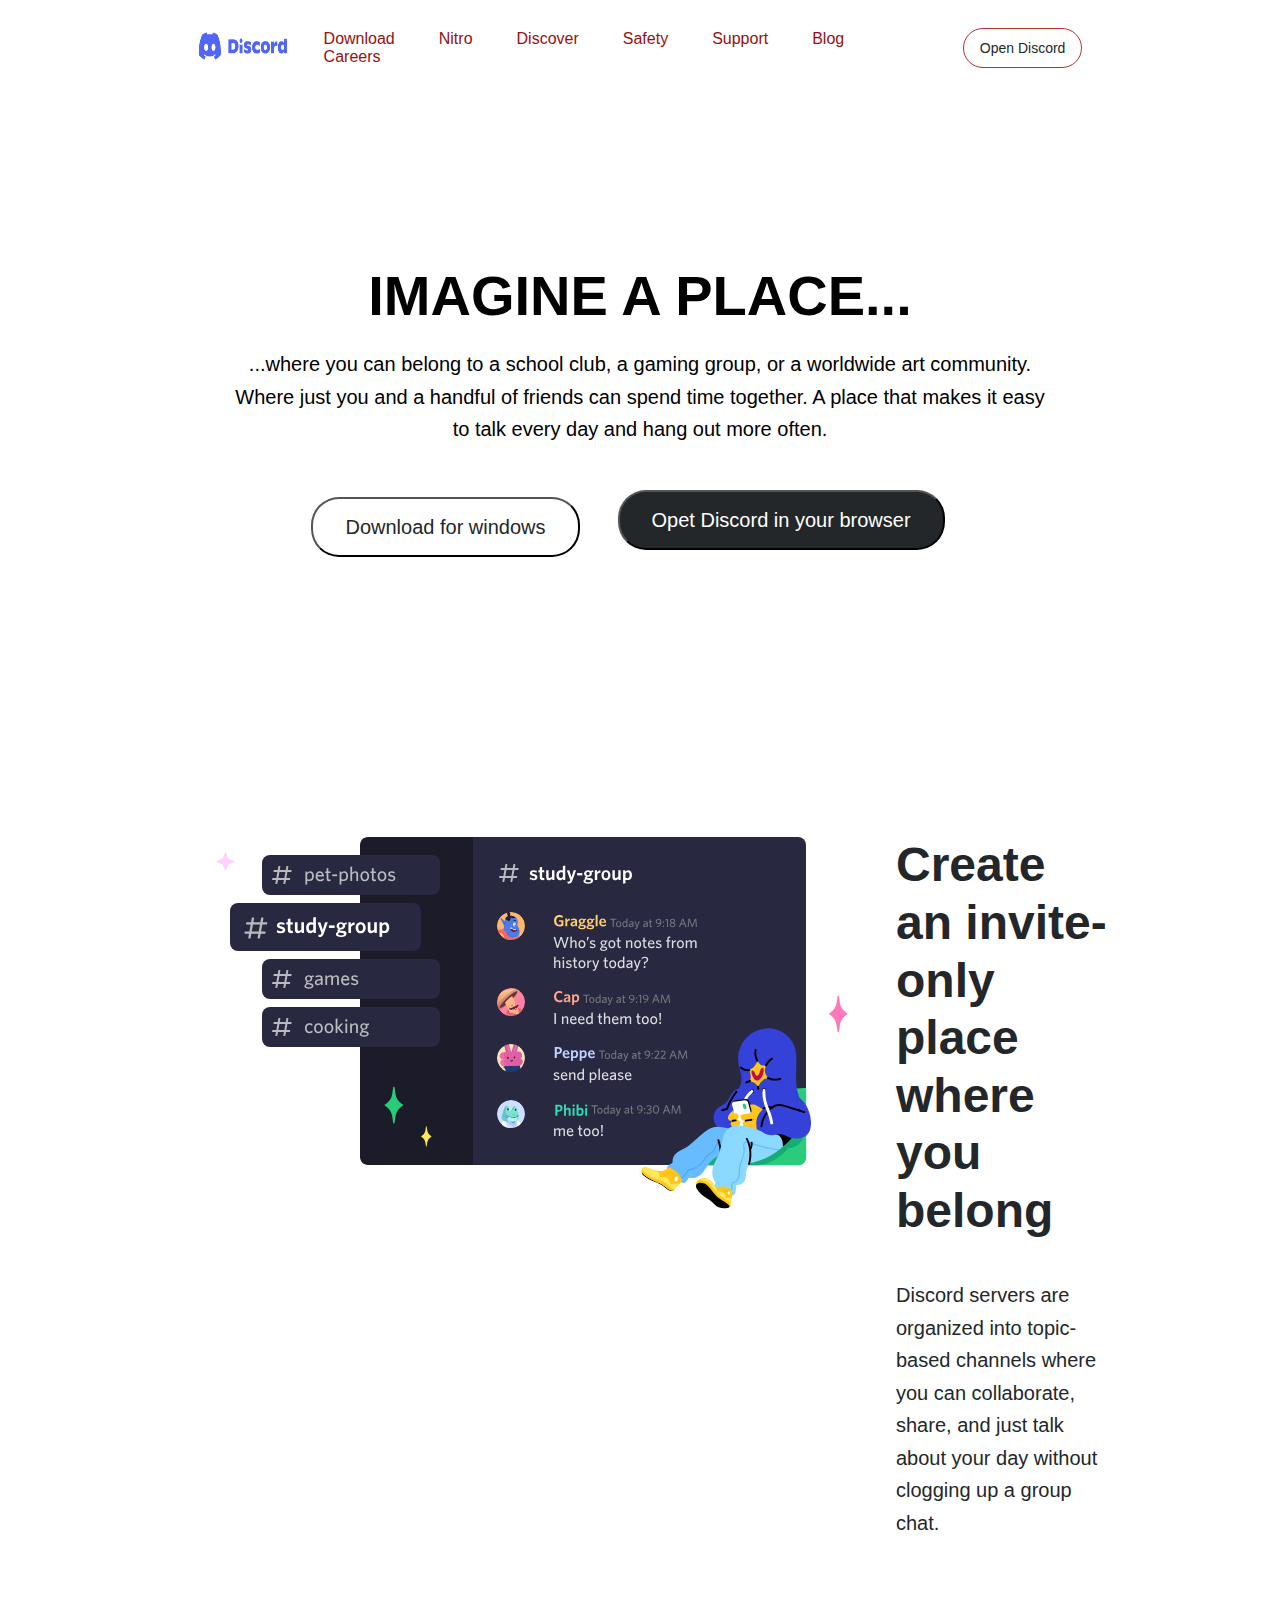
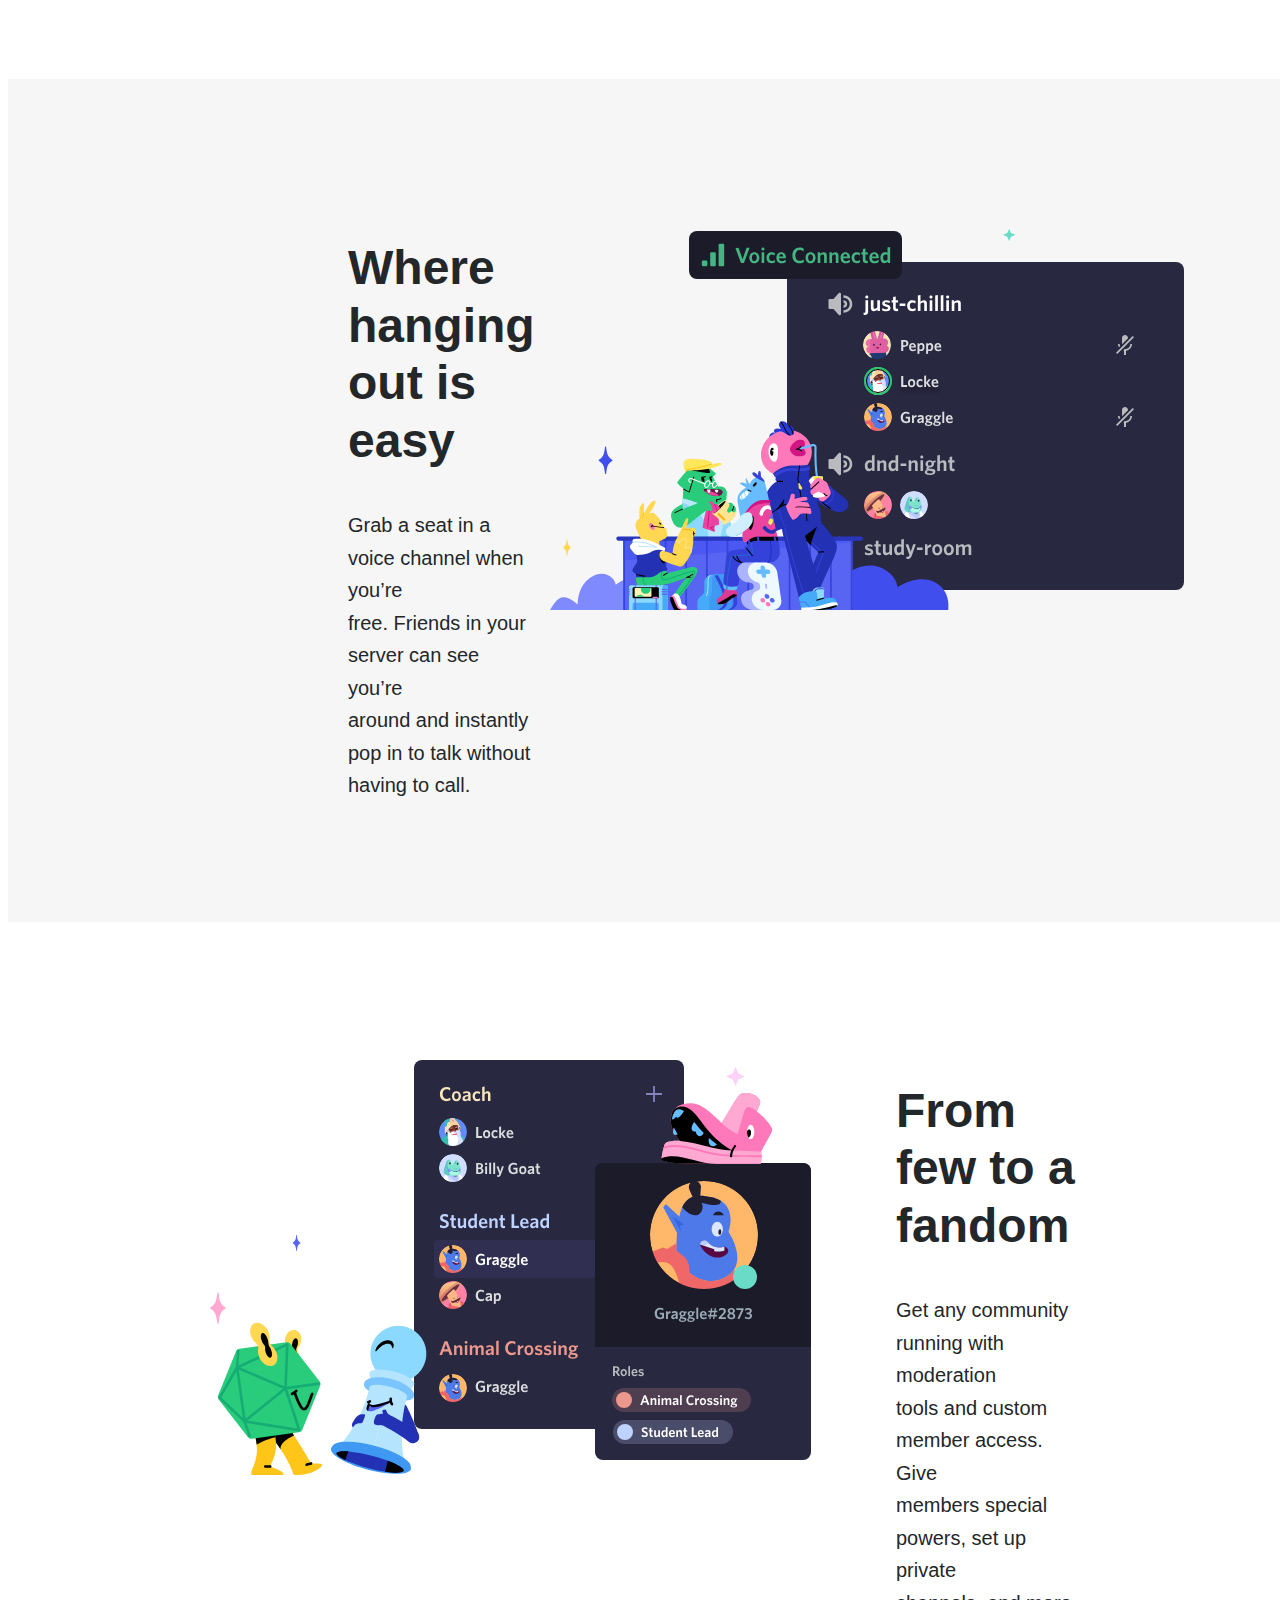
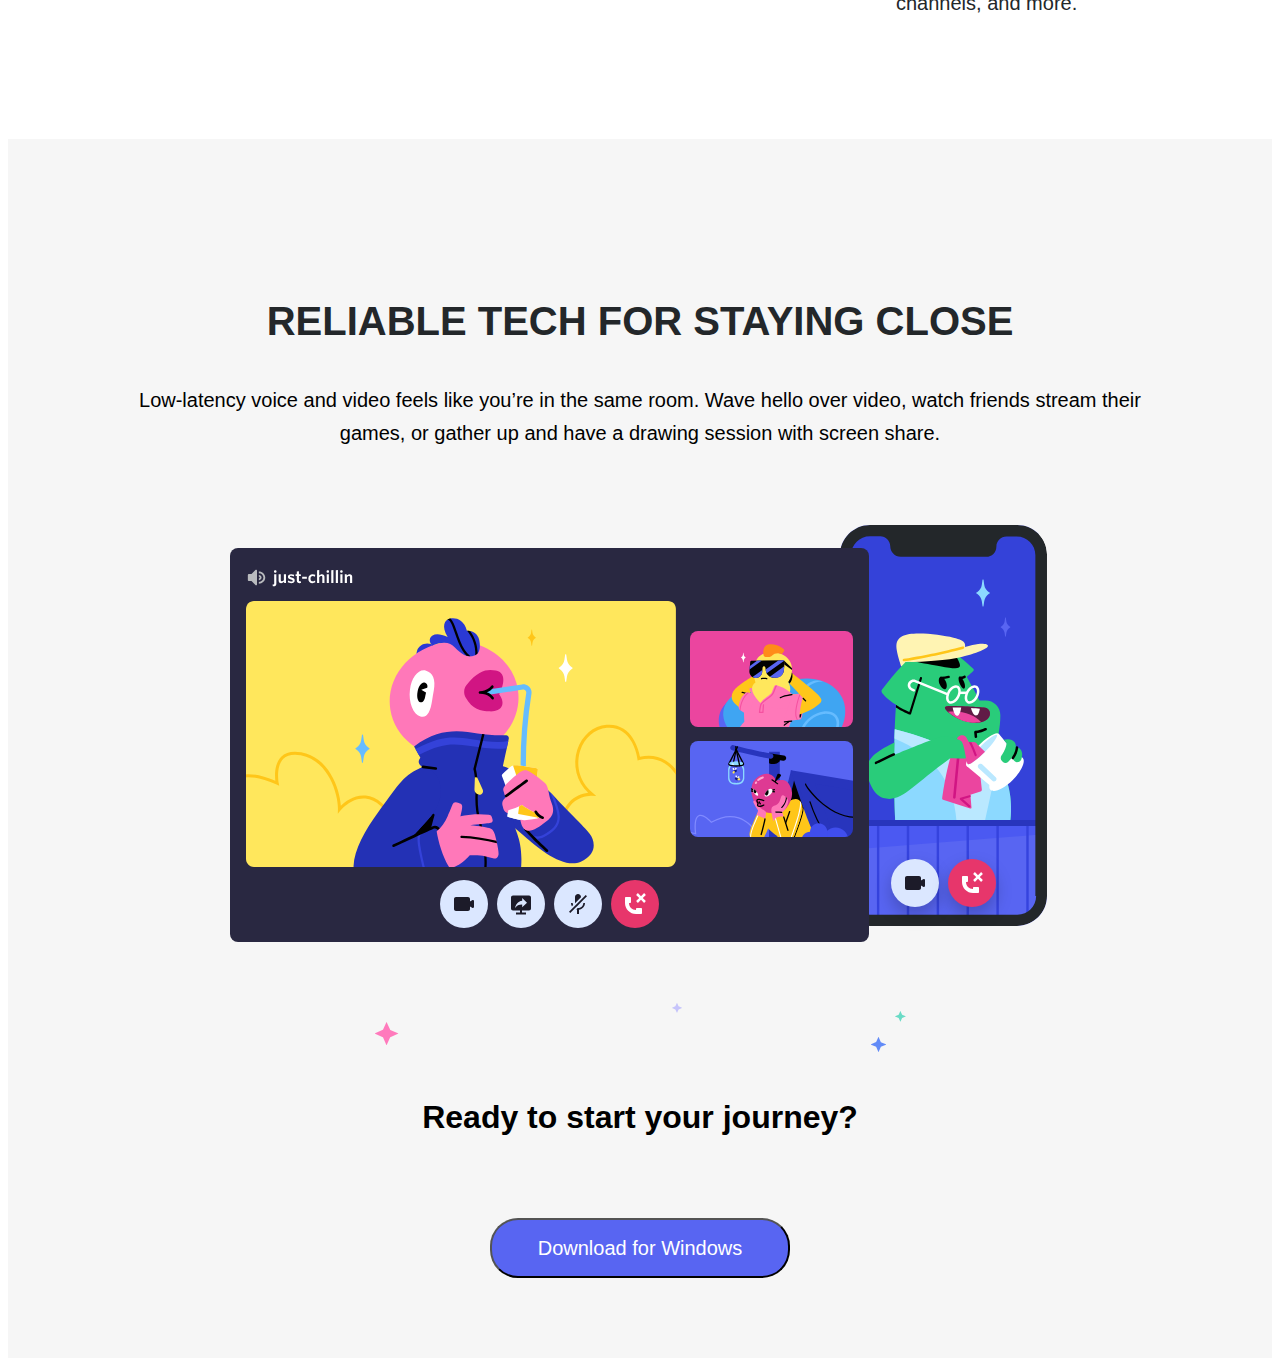
==== Discord site/index.html @ 295665ed "Add files via upload" ====
<!DOCTYPE html>
<html lang="en">
<head>
    <meta charset="UTF-8">
    <meta http-equiv="X-UA-Compatible" content="IE=edge">
    <meta name="viewport" content="width=device-width, initial-scale=1.0">
    <link rel="stylesheet" href="https://cdnjs.cloudflare.com/ajax/libs/font-awesome/6.3.0/css/all.min.css" integrity="sha512-SzlrxWUlpfuzQ+pcUCosxcglQRNAq/DZjVsC0lE40xsADsfeQoEypE+enwcOiGjk/bSuGGKHEyjSoQ1zVisanQ==" crossorigin="anonymous" referrerpolicy="no-referrer" />
    <link rel="stylesheet" href="style.css">
    <title>Discord Site</title>
</head>
<body>

    <section class="layout">

        <div>
            <img src="assets/logo.png" alt="" width="90px" height="80px">
        </div>

        <div class="navlijevo">
            <a href="#">Download</a>
            <a href="#">Nitro</a>
            <a href="#">Discover</a>
            <a href="#">Safety</a>
            <a href="#">Support</a>
            <a href="#">Blog</a>
            <a href="#">Careers</a>
        </div>
        
        <div class="navdesno">
                <button class="button-small">Open Discord</button>    
        </div>

        
      </section>

      <div class="text">
        <h1>IMAGINE A PLACE...</h1>
        <p>...where you can belong to a school club, a gaming group, or a worldwide art community.<br>Where just you and a handful of friends can spend time together. A place that makes it easy<br>to talk every day and hang out more often.</p>
        <button class="main-button"> <i class="fa-solid fa-arrow-down-to-bracket"></i>Download for windows</button>
        <button class="main-button1">Opet Discord in your browser</button>
      </div>

      <div class="container">
        <div id="image2">
            <img src="assets/image2.svg">
        </div>
        <div id="text1">
            <h2>Create an invite-<br>only place where<br>you belong</h2>
            <p class="small-text">Discord servers are organized into topic-<br>based channels where you can collaborate,<br>share, and just talk about your day without<br>clogging up a group chat.</p>
        </div>
      </div>

      <div class="container1">
        <div id="text2">
            <h2>Where hanging<br>out is easy</h2>
            <p class="small-text2">Grab a seat in a voice channel when you’re<br>free. Friends in your server can see you’re<br>around and instantly pop in to talk without<br>having to call.</p>
        </div>
        <div id="image3">
            <img src="assets/image3.svg">
        </div>
      </div>

      <div class="container2">
        <div id="image4">
            <img src="assets/image4.svg">
        </div>
        <div id="text3">
            <h2>From few to a<br>fandom</h2>
            <p class="small-text3">Get any community running with moderation<br>tools and custom member access. Give<br>members special powers, set up private<br>channels, and more.</p>
        </div>
      </div>

      <div class="container3">
        <div id="text4">
            <h3>RELIABLE TECH FOR STAYING CLOSE</h3>
            <p class="small-text4">Low-latency voice and video feels like you’re in the same room. Wave hello over video, watch friends stream their<br>games, or gather up and have a drawing session with screen share.</p>
        </div>
        <div id="image5">
            <img src="assets/image5.svg">
        </div>
        <div id="image6">
            <img src="assets/image6.svg">
            <h4>Ready to start your journey?</h4>
            <button class="main-button2">Download for Windows</button>
        </div>
      </div>

      
      
      
      


</body>
</html>
---- Discord site/style.css ----
.layout {
    display: flex;
    gap: 16px;
    justify-content: space-between;
    align-items: center;
    margin: 0px auto;
    height: 80px;
    width: 70%;
    margin-bottom: 15px;
    overflow: hidden;
}

.navlijevo a{
    margin: 10px;
    padding: 10px;
    color: #941111;
    text-decoration: none;
    cursor: pointer;
    font-family: "gg sans","Noto Sans","Helvetica Neue",Helvetica,Arial,sans-serif;
}

.navlijevo a:hover{
    text-decoration: underline;
}

.button-small{
    white-space: nowrap;
    border-radius: 40px;
    font-size: 14px;
    padding: 7px 16px;
    background-color: #fff;
    color: #23272A;
    font-weight: 500;
    line-height: 24px;
    cursor: pointer;
    border: 1px solid rgb(177, 48, 48);
}

.button-small:hover{
    color: rgb(117, 117, 223);
}

.text{
    text-align: center;
    padding: 120px 40px;
    font-size: 56px;
}

h1{
    margin: 40px 0px 0px;
    font-family: "ABC Ginto Nord","Noto Sans","Helvetica Neue",Helvetica,Arial,sans-serif;
    font-size: 56px;
}

p{
    font-size: 20px;
    line-height: 1.625;
    font-family: gg sans,Noto Sans,Helvetica Neue,Helvetica,Arial,sans-serif;
}

.main-button{
    border-radius: 28px;
    line-height: 24px;
    cursor: pointer;
    font-weight: 500;
    display: inline-flex;
    align-items: center;
    font-size: 20px;
    padding: 16px 32px;
    margin: 24px 24px 0px 0px;
    color: #23272A;
    background: #ffffff;
    font-family: "gg sans","Noto Sans","Helvetica Neue",Helvetica,Arial,sans-serif;
}

.main-button1{
    border-radius: 28px;
    line-height: 24px;
    cursor: pointer;
    font-weight: 500;
    display: inline-flex;
    align-items: center;
    font-size: 20px;
    padding: 16px 32px;
    margin: 24px 24px 0px 0px;
    color: #ffffff;
    background: #23272A;
    font-family: "gg sans","Noto Sans","Helvetica Neue",Helvetica,Arial,sans-serif;
}

.main-button:hover{
    color: rgb(94, 94, 241);
}

.container{
    display: grid;
    grid-template-columns: 2fr 1fr;
    grid-template-rows: 1fr;
    padding: 120px 40px;
    gap: 0 20px; 
    
}

#text1{
    margin-right: 120px;
    align-self: center;
}

#image2{
    grid-column-start: 1;
    grid-column-end: 2;
    grid-row-start: 1;
    grid-row-end: 2;
    text-align: center;
    margin-left: 150px;
}

h2{
    font-size: 48px;
    line-height: 120%;
    font-weight: 800;
    color: #23272A;
    font-family: gg sans,Noto Sans,Helvetica Neue,Helvetica,Arial,sans-serif;
}

.small-text{
    margin-top: 24px;
    font-size: 20px;
    line-height: 1.625;
    color: #23272A;
    font-family: "gg sans","Noto Sans","Helvetica Neue",Helvetica,Arial,sans-serif;
}


.container1{
    display: grid;
    grid-template-columns: 2fr 1fr;
    grid-template-rows: 1fr;
    background: #f6f6f6;
    padding: 120px 40px;
    width: 100%;
}

#text2{
    text-align: left;
    align-self: center;
    margin-left: 300px;
    font-size: 48px;
    font-family: "gg sans","Noto Sans","Helvetica Neue",Helvetica,Arial,sans-serif;

}


.small-text2{
    font-size: 20px;
    color: #23272A;
    margin: 24px 0px 0px;
    line-height: 1.625;
    font-family: "gg sans","Noto Sans","Helvetica Neue",Helvetica,Arial,sans-serif;
    
}

#image3{
    margin-right: 400px;
}


.container2{
    display: grid;
    grid-template-columns: 2fr 1fr;
    grid-template-rows: 1fr;
    padding: 120px 40px;
    gap: 0 20px;
}

#image4{
    grid-column-start: 1;
    grid-column-end: 2;
    grid-row-start: 1;
    grid-row-end: 2;
    text-align: center;
    margin-left: 150px;
}

#text3{
    text-align: left;
    margin-right: 150px;
    align-self: center;
}

.small-text3{
    font-size: 20px;
    color: #23272A;
    margin: 24px 0px 0px;
    line-height: 1.625;
    font-family: "gg sans","Noto Sans","Helvetica Neue",Helvetica,Arial,sans-serif;
}

.container3{
    padding: 120px 40px 80px;
    background: #f6f6f6;
    text-align: center;
}

h3{
    font-size: 40px;
    color: #23272A;
    font-family: "ABC Ginto Nord","Noto Sans","Helvetica Neue",Helvetica,Arial,sans-serif;
    font-weight: 800;
}

h4{
    font-size: 32px;
    font-family: "gg sans","Noto Sans","Helvetica Neue",Helvetica,Arial,sans-serif;
}

.main-button2{
    margin: 40px 0px 0px;
    padding: 16px 32px;
    background: #5865f2;
    color: #ffffff;
    border-radius: 28px;
    cursor: pointer;
    font-weight: 500;
    line-height: 24px;
    width: 300px;
    font-size: 20px;
    font-family: "gg sans","Noto Sans","Helvetica Neue",Helvetica,Arial,sans-serif;
}
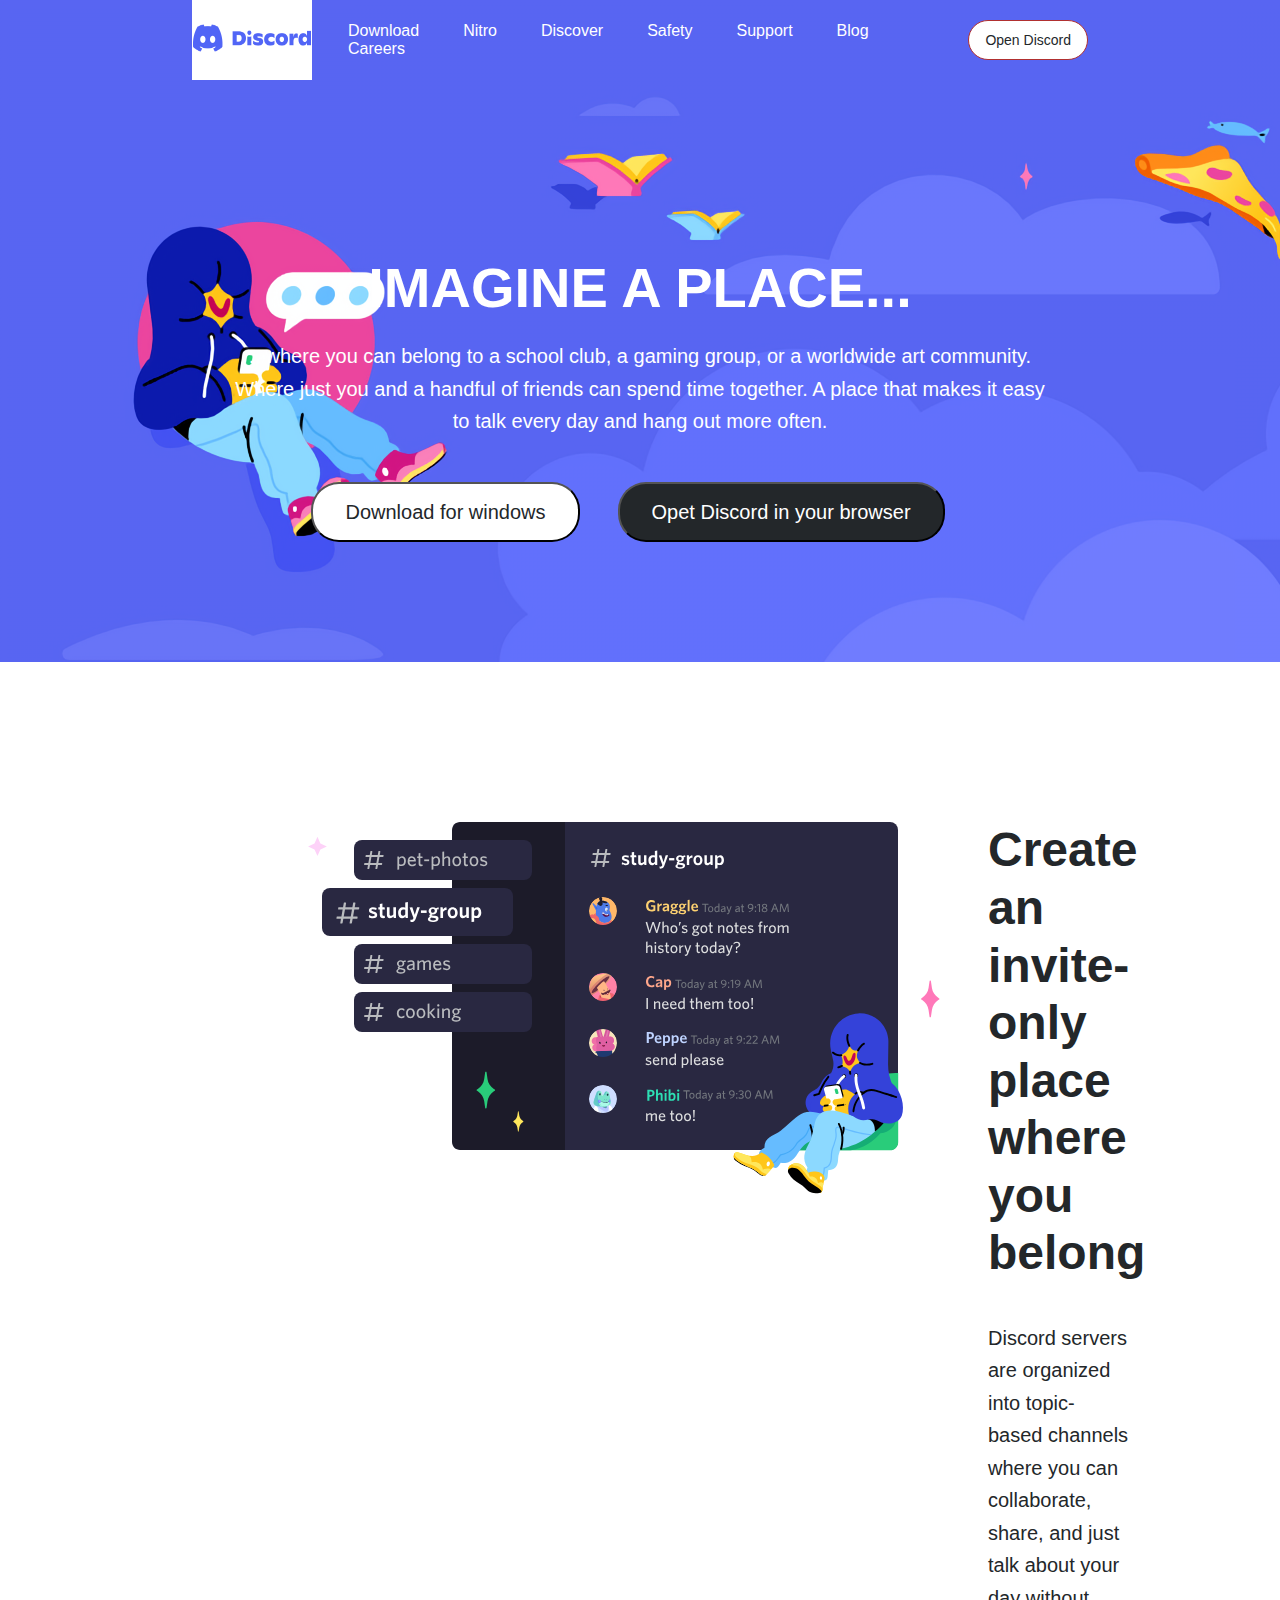
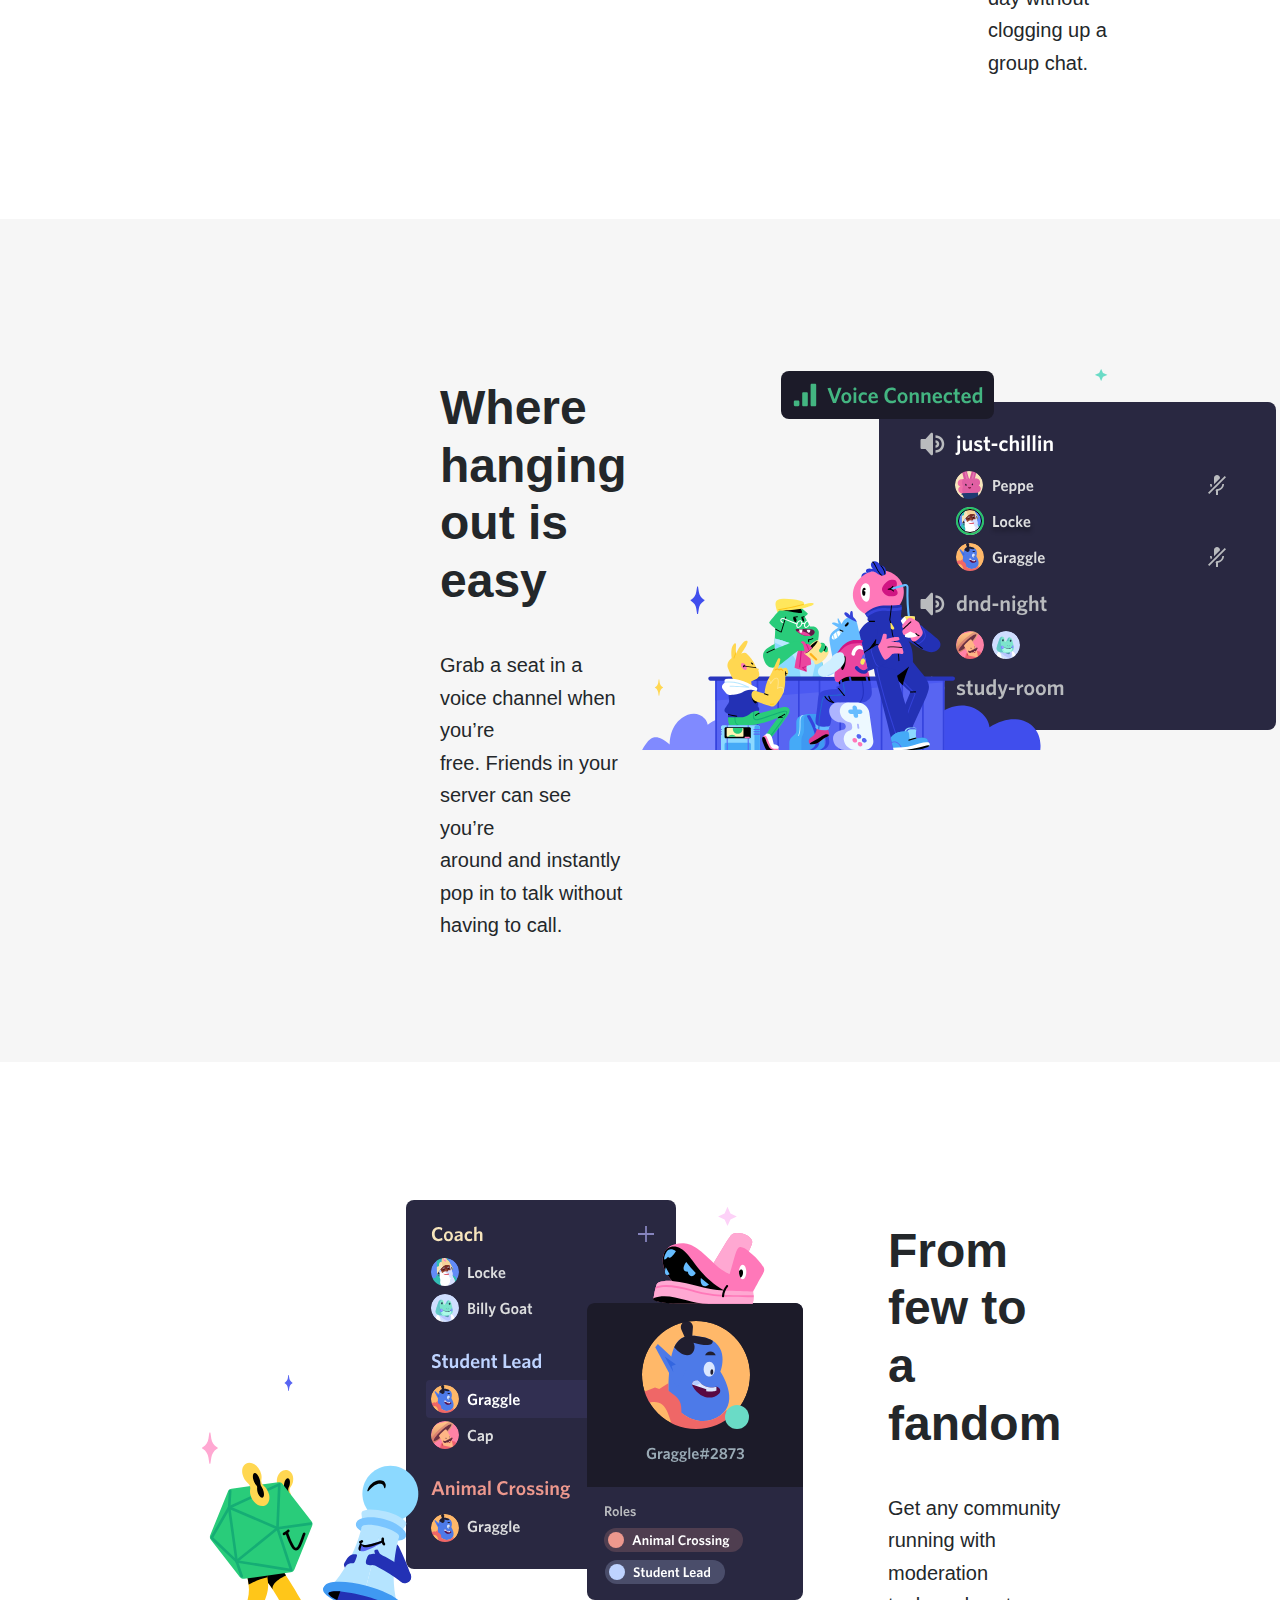
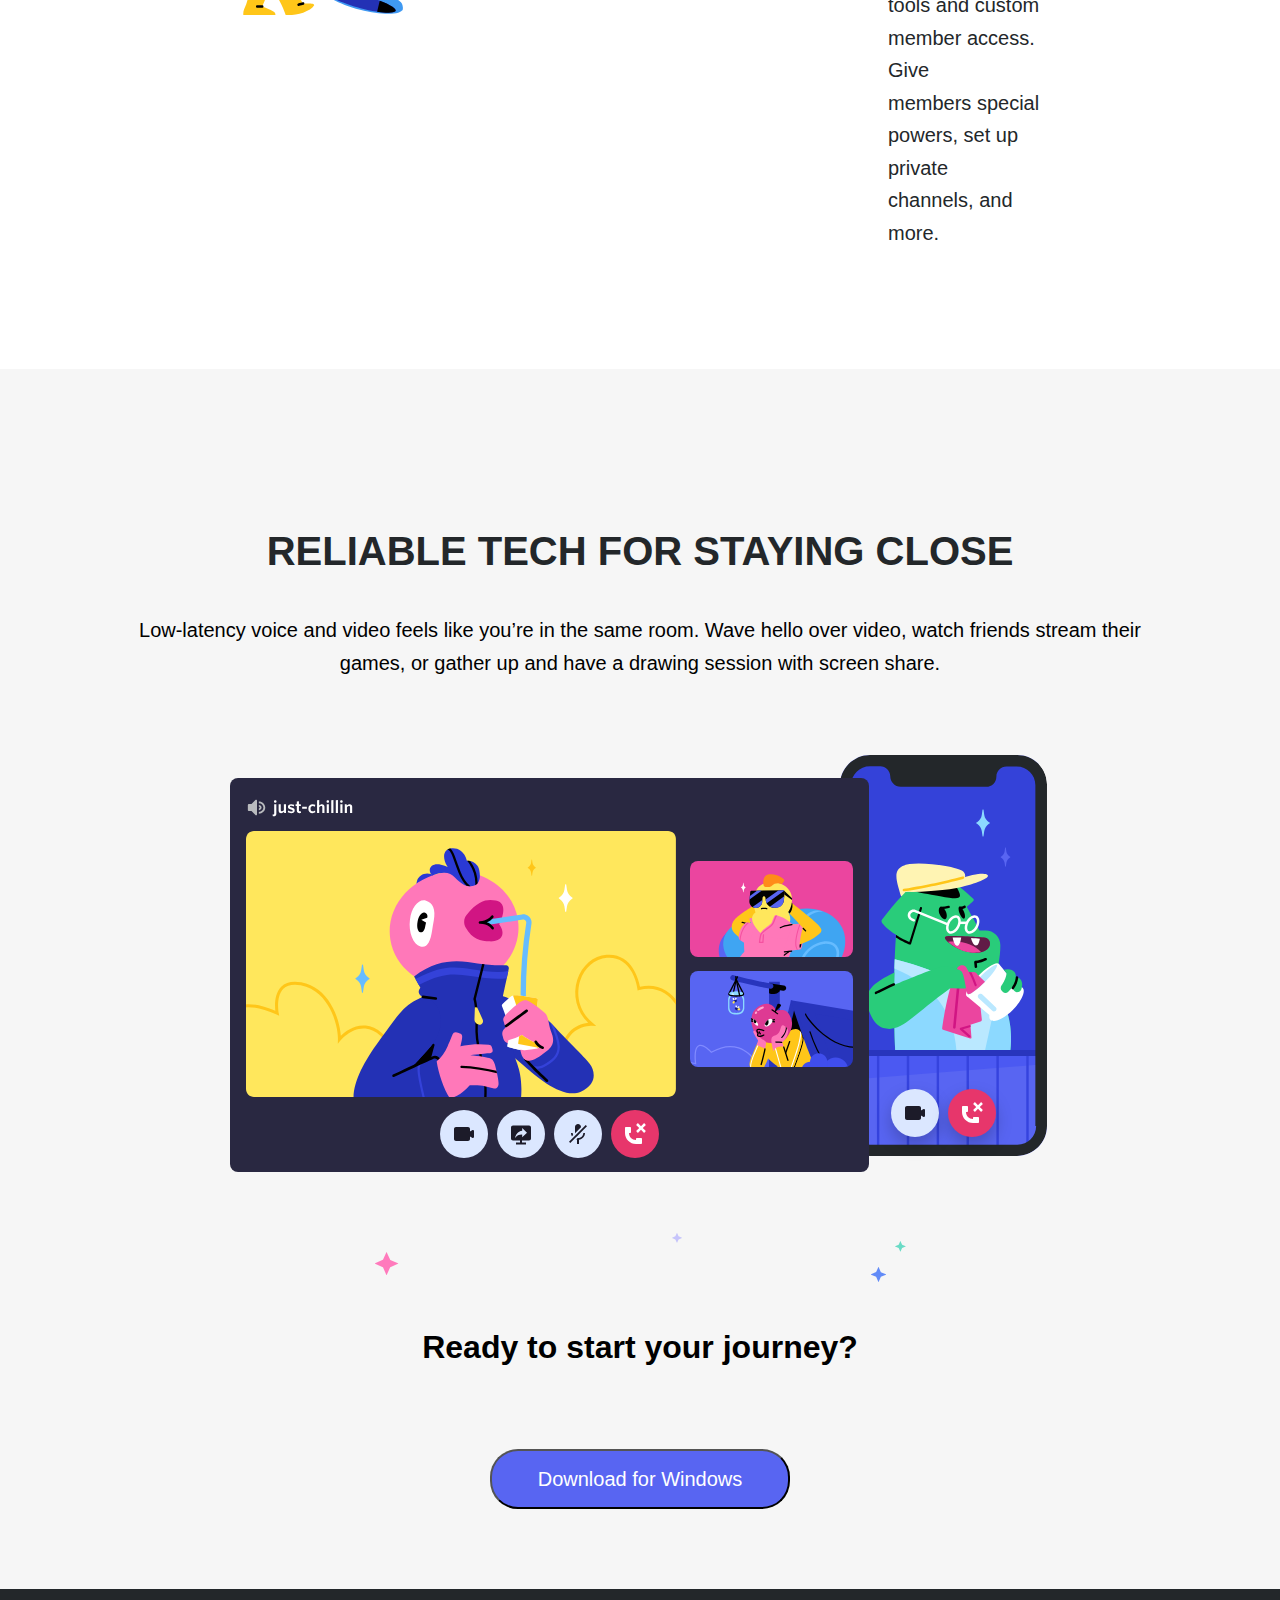
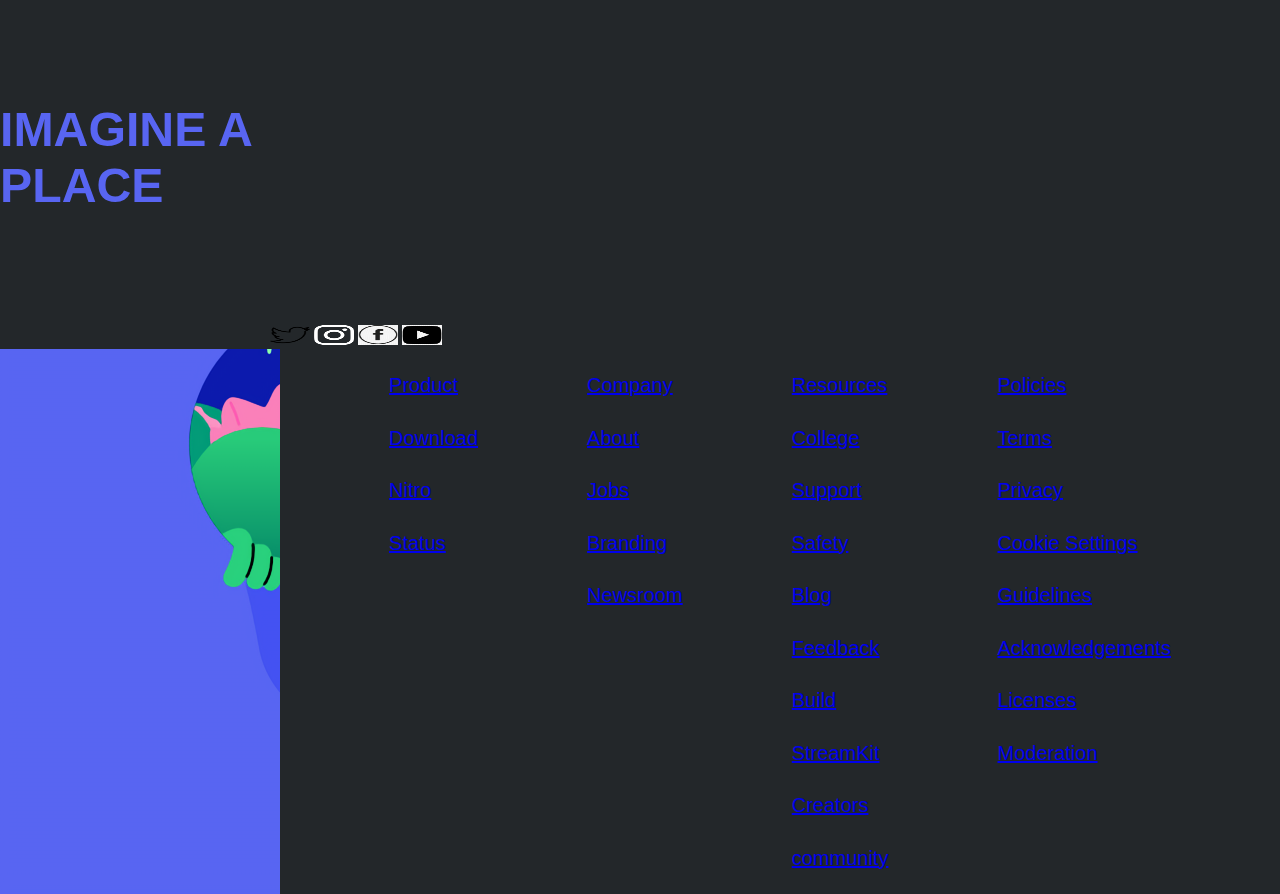
==== commit 6f5404c7: "Add files via upload" ====
--- a/Discord site/index.html
+++ b/Discord site/index.html
@@ -11,9 +11,8 @@
 <body>
 
     <section class="layout">
-
-        <div>
-            <img src="assets/logo.png" alt="" width="90px" height="80px">
+        <div class="logo">
+            <img src="assets/logo.png" alt="" width="120px" height="80px">
         </div>
 
         <div class="navlijevo">
@@ -85,6 +84,58 @@
         </div>
       </div>
 
+      <div class="footer">
+        <div id="footer-text">
+            <h6>IMAGINE A<br> PLACE</h6>
+        </div>
+        <div id="icon">
+            <img src="assets/twitter.png" width="40px" height="20px">
+            <img src="assets/instagram.png" width="40px" height="20px">
+            <img src="assets/facebook.png" width="40px" height="20px">
+            <img src="assets/youtube.png" width="40px" height="20px" >
+        </div>
+      </div>
+
+      <div class="footer-b">
+        <div id="last-text">
+        <p><a href="#">Product</a></p>
+        <p><a href="#">Download</a></p>
+        <p><a href="#">Nitro</a></p>
+        <p><a href="#">Status</a></p>
+        </div>
+        <div id="last-text2">
+            <p><a href="#">Company</a></p>
+            <p><a href="#">About</a></p>
+            <p><a href="#">Jobs</a></p>
+            <p><a href="#">Branding</a></p>
+            <p><a href="#">Newsroom</a></p>
+        </div>
+        <div id="last-text3">
+            <p><a href="#">Resources</a></p>
+            <p><a href="#">College</a></p>
+            <p><a href="#">Support</a></p>
+            <p><a href="#">Safety</a></p>
+            <p><a href="#">Blog</a></p>
+            <p><a href="#">Feedback</a></p>
+            <p><a href="#">Build</a></p>
+            <p><a href="#">StreamKit</a></p>
+            <p><a href="#">Creators</a></p>
+            <p><a href="#">community</a></p>
+        </div>
+        <div id="last-text4">
+            <p><a href="#">Policies</a></p>
+            <p><a href="#">Terms</a></p>
+            <p><a href="#">Privacy</a></p>
+            <p><a href="#">Cookie Settings</a></p>
+            <p><a href="#">Guidelines</a></p>
+            <p><a href="#">Acknowledgements</a></p>
+            <p><a href="#">Licenses</a></p>
+            <p><a href="#">Moderation</a></p>
+        </div>
+      </div>
+
+
+
       
       
       
--- a/Discord site/style.css
+++ b/Discord site/style.css
@@ -1,3 +1,8 @@
+body{
+    background-image: url(assets/image1.png);
+    margin: 0;
+}
+
 .layout {
     display: flex;
     gap: 16px;
@@ -8,6 +13,12 @@
     width: 70%;
     margin-bottom: 15px;
     overflow: hidden;
+    
+}
+
+.logo{
+    background: #ffffff;
+    
 }
 
 .navlijevo a{
@@ -17,7 +28,9 @@
     text-decoration: none;
     cursor: pointer;
     font-family: "gg sans","Noto Sans","Helvetica Neue",Helvetica,Arial,sans-serif;
-}
+    color: #ffffff;
+}
+
 
 .navlijevo a:hover{
     text-decoration: underline;
@@ -44,6 +57,7 @@
     text-align: center;
     padding: 120px 40px;
     font-size: 56px;
+    color: #ffffff;
 }
 
 h1{
@@ -55,7 +69,7 @@
 p{
     font-size: 20px;
     line-height: 1.625;
-    font-family: gg sans,Noto Sans,Helvetica Neue,Helvetica,Arial,sans-serif;
+    font-family: "gg sans","Noto Sans","Helvetica Neue",Helvetica,Arial,sans-serif;
 }
 
 .main-button{
@@ -63,7 +77,6 @@
     line-height: 24px;
     cursor: pointer;
     font-weight: 500;
-    display: inline-flex;
     align-items: center;
     font-size: 20px;
     padding: 16px 32px;
@@ -78,8 +91,8 @@
     line-height: 24px;
     cursor: pointer;
     font-weight: 500;
+    align-items: center;
     display: inline-flex;
-    align-items: center;
     font-size: 20px;
     padding: 16px 32px;
     margin: 24px 24px 0px 0px;
@@ -97,7 +110,8 @@
     grid-template-columns: 2fr 1fr;
     grid-template-rows: 1fr;
     padding: 120px 40px;
-    gap: 0 20px; 
+    gap: 0 20px;
+    background: #ffffff;
     
 }
 
@@ -112,7 +126,7 @@
     grid-row-start: 1;
     grid-row-end: 2;
     text-align: center;
-    margin-left: 150px;
+    margin-left: 250px;
 }
 
 h2{
@@ -120,7 +134,7 @@
     line-height: 120%;
     font-weight: 800;
     color: #23272A;
-    font-family: gg sans,Noto Sans,Helvetica Neue,Helvetica,Arial,sans-serif;
+    font-family: "gg sans","Noto Sans","Helvetica Neue",Helvetica,Arial,sans-serif;
 }
 
 .small-text{
@@ -144,7 +158,7 @@
 #text2{
     text-align: left;
     align-self: center;
-    margin-left: 300px;
+    margin-left: 400px;
     font-size: 48px;
     font-family: "gg sans","Noto Sans","Helvetica Neue",Helvetica,Arial,sans-serif;
 
@@ -171,6 +185,7 @@
     grid-template-rows: 1fr;
     padding: 120px 40px;
     gap: 0 20px;
+    background: #ffffff;
 }
 
 #image4{
@@ -184,7 +199,7 @@
 
 #text3{
     text-align: left;
-    margin-right: 150px;
+    margin-right: 200px;
     align-self: center;
 }
 
@@ -228,10 +243,64 @@
     font-family: "gg sans","Noto Sans","Helvetica Neue",Helvetica,Arial,sans-serif;
 }
 
-
-
-
-
-
-
-
+.footer{
+    display: flex;
+    flex-direction: column;
+    background-color: #23272A;
+}
+
+#footer-text{
+    color: #5865f2;
+    font-size: 72px;
+    font-family: "ABC Ginto Nord","Noto Sans","Helvetica Neue",Helvetica,Arial,sans-serif;
+}
+
+#icon{
+    margin-left: 270px;
+    color: inherit;
+
+}
+
+.footer-b{
+    display: grid;
+    margin-left: 280px;
+    background-color: #23272A;
+}
+
+#last-text{
+    grid-column-start: 2;
+    grid-column-end: 3;
+    grid-row-start: 1;
+    grid-row-end: 2;
+}
+
+#last-text2{
+    grid-column-start: 3;
+    grid-column-end: 4;
+    grid-row-start: 1;
+    grid-row-end: 2;
+}
+
+#last-text3{
+    grid-column-start: 4;
+    grid-column-end: 5;
+    grid-row-start: 1;
+    grid-row-end: 2;
+}
+
+
+#last-text4{
+    grid-column-start: 5;
+    grid-column-end: 6;
+    grid-row-start: 1;
+    grid-row-end: 2;
+}
+
+
+
+
+
+
+
+
+
